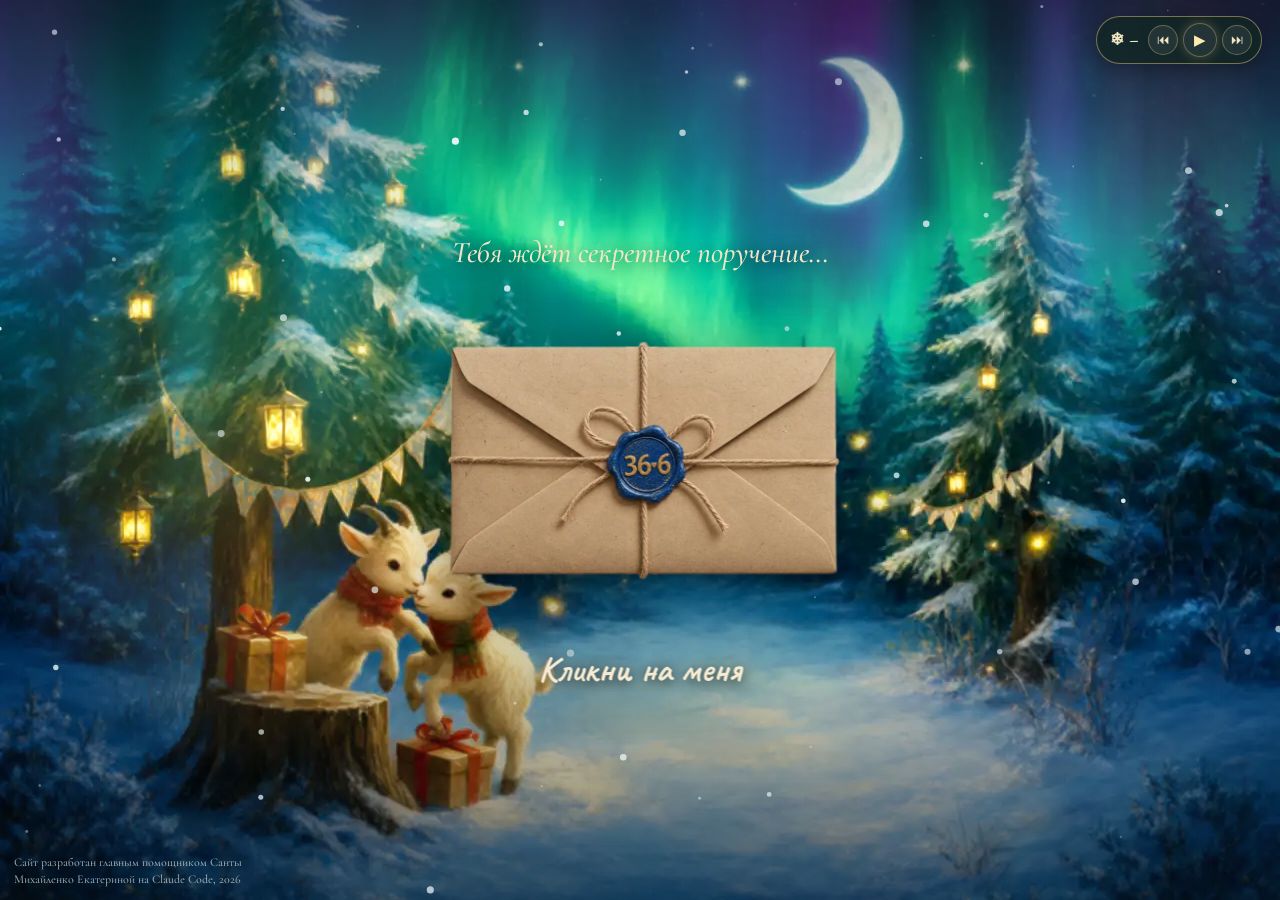
==== index.html @ 73a2d9e4 "Add files via upload" ====
<!DOCTYPE html>
<html lang="ru">
<head>
<meta charset="UTF-8">
<meta name="viewport" content="width=device-width, initial-scale=1, viewport-fit=cover">
<title>Тайный Санта — секретное послание</title>
<meta name="description" content="Тебя ждёт секретное письмо от резиденции Санты.">
<style>
/* cyrillic-ext */
@font-face {
  font-family: 'Caveat';
  font-style: normal;
  font-weight: 500;
  font-display: swap;
  src: url("[data-uri]") format('woff2');
  unicode-range: U+0460-052F, U+1C80-1C8A, U+20B4, U+2DE0-2DFF, U+A640-A69F, U+FE2E-FE2F;
}
/* cyrillic */
@font-face {
  font-family: 'Caveat';
  font-style: normal;
  font-weight: 500;
  font-display: swap;
  src: url("[data-uri]") format('woff2');
  unicode-range: U+0301, U+0400-045F, U+0490-0491, U+04B0-04B1, U+2116;
}
/* latin-ext */
@font-face {
  font-family: 'Caveat';
  font-style: normal;
  font-weight: 500;
  font-display: swap;
  src: url("[data-uri]") format('woff2');
  unicode-range: U+0100-02BA, U+02BD-02C5, U+02C7-02CC, U+02CE-02D7, U+02DD-02FF, U+0304, U+0308, U+0329, U+1D00-1DBF, U+1E00-1E9F, U+1EF2-1EFF, U+2020, U+20A0-20AB, U+20AD-20C4, U+2113, U+2C60-2C7F, U+A720-A7FF;
}
/* latin */
@font-face {
  font-family: 'Caveat';
  font-style: normal;
  font-weight: 500;
  font-display: swap;
  src: url("[data-uri]") format('woff2');
  unicode-range: U+0000-00FF, U+0131, U+0152-0153, U+02BB-02BC, U+02C6, U+02DA, U+02DC, U+0304, U+0308, U+0329, U+2000-206F, U+20AC, U+2122, U+2191, U+2193, U+2212, U+2215, U+FEFF, U+FFFD;
}
/* cyrillic-ext */
@font-face {
  font-family: 'Caveat';
  font-style: normal;
  font-weight: 600;
  font-display: swap;
  src: url("[data-uri]") format('woff2');
  unicode-range: U+0460-052F, U+1C80-1C8A, U+20B4, U+2DE0-2DFF, U+A640-A69F, U+FE2E-FE2F;
}
/* cyrillic */
@font-face {
  font-family: 'Caveat';
  font-style: normal;
  font-weight: 600;
  font-display: swap;
  src: url("[data-uri]") format('woff2');
  unicode-range: U+0301, U+0400-045F, U+0490-0491, U+04B0-04B1, U+2116;
}
/* latin-ext */
@font-face {
  font-family: 'Caveat';
  font-style: normal;
  font-weight: 600;
  font-display: swap;
  src: url("[data-uri]") format('woff2');
  unicode-range: U+0100-02BA, U+02BD-02C5, U+02C7-02CC, U+02CE-02D7, U+02DD-02FF, U+0304, U+0308, U+0329, U+1D00-1DBF, U+1E00-1E9F, U+1EF2-1EFF, U+2020, U+20A0-20AB, U+20AD-20C4, U+2113, U+2C60-2C7F, U+A720-A7FF;
}
/* latin */
@font-face {
  font-family: 'Caveat';
  font-style: normal;
  font-weight: 600;
  font-display: swap;
  src: url("[data-uri]") format('woff2');
  unicode-range: U+0000-00FF, U+0131, U+0152-0153, U+02BB-02BC, U+02C6, U+02DA, U+02DC, U+0304, U+0308, U+0329, U+2000-206F, U+20AC, U+2122, U+2191, U+2193, U+2212, U+2215, U+FEFF, U+FFFD;
}
/* cyrillic-ext */
@font-face {
  font-family: 'Caveat';
  font-style: normal;
  font-weight: 700;
  font-display: swap;
  src: url("[data-uri]") format('woff2');
  unicode-range: U+0460-052F, U+1C80-1C8A, U+20B4, U+2DE0-2DFF, U+A640-A69F, U+FE2E-FE2F;
}
/* cyrillic */
@font-face {
  font-family: 'Caveat';
  font-style: normal;
  font-weight: 700;
  font-display: swap;
  src: url("[data-uri]") format('woff2');
  unicode-range: U+0301, U+0400-045F, U+0490-0491, U+04B0-04B1, U+2116;
}
/* latin-ext */
@font-face {
  font-family: 'Caveat';
  font-style: normal;
  font-weight: 700;
  font-display: swap;
  src: url("[data-uri]") format('woff2');
  unicode-range: U+0100-02BA, U+02BD-02C5, U+02C7-02CC, U+02CE-02D7, U+02DD-02FF, U+0304, U+0308, U+0329, U+1D00-1DBF, U+1E00-1E9F, U+1EF2-1EFF, U+2020, U+20A0-20AB, U+20AD-20C4, U+2113, U+2C60-2C7F, U+A720-A7FF;
}
/* latin */
@font-face {
  font-family: 'Caveat';
  font-style: normal;
  font-weight: 700;
  font-display: swap;
  src: url("[data-uri]") format('woff2');
  unicode-range: U+0000-00FF, U+0131, U+0152-0153, U+02BB-02BC, U+02C6, U+02DA, U+02DC, U+0304, U+0308, U+0329, U+2000-206F, U+20AC, U+2122, U+2191, U+2193, U+2212, U+2215, U+FEFF, U+FFFD;
}
/* cyrillic-ext */
@font-face {
  font-family: 'Cormorant Garamond';
  font-style: italic;
  font-weight: 500;
  font-display: swap;
  src: url("[data-uri]") format('woff2');
  unicode-range: U+0460-052F, U+1C80-1C8A, U+20B4, U+2DE0-2DFF, U+A640-A69F, U+FE2E-FE2F;
}
/* cyrillic */
@font-face {
  font-family: 'Cormorant Garamond';
  font-style: italic;
  font-weight: 500;
  font-display: swap;
  src: url("[data-uri]") format('woff2');
  unicode-range: U+0301, U+0400-045F, U+0490-0491, U+04B0-04B1, U+2116;
}
/* vietnamese */
@font-face {
  font-family: 'Cormorant Garamond';
  font-style: italic;
  font-weight: 500;
  font-display: swap;
  src: url("[data-uri]") format('woff2');
  unicode-range: U+0102-0103, U+0110-0111, U+0128-0129, U+0168-0169, U+01A0-01A1, U+01AF-01B0, U+0300-0301, U+0303-0304, U+0308-0309, U+0323, U+0329, U+1EA0-1EF9, U+20AB;
}
/* latin-ext */
@font-face {
  font-family: 'Cormorant Garamond';
  font-style: italic;
  font-weight: 500;
  font-display: swap;
  src: url("[data-uri]") format('woff2');
  unicode-range: U+0100-02BA, U+02BD-02C5, U+02C7-02CC, U+02CE-02D7, U+02DD-02FF, U+0304, U+0308, U+0329, U+1D00-1DBF, U+1E00-1E9F, U+1EF2-1EFF, U+2020, U+20A0-20AB, U+20AD-20C4, U+2113, U+2C60-2C7F, U+A720-A7FF;
}
/* latin */
@font-face {
  font-family: 'Cormorant Garamond';
  font-style: italic;
  font-weight: 500;
  font-display: swap;
  src: url("[data-uri]") format('woff2');
  unicode-range: U+0000-00FF, U+0131, U+0152-0153, U+02BB-02BC, U+02C6, U+02DA, U+02DC, U+0304, U+0308, U+0329, U+2000-206F, U+20AC, U+2122, U+2191, U+2193, U+2212, U+2215, U+FEFF, U+FFFD;
}
/* cyrillic-ext */
@font-face {
  font-family: 'Cormorant Garamond';
  font-style: normal;
  font-weight: 500;
  font-display: swap;
  src: url("[data-uri]") format('woff2');
  unicode-range: U+0460-052F, U+1C80-1C8A, U+20B4, U+2DE0-2DFF, U+A640-A69F, U+FE2E-FE2F;
}
/* cyrillic */
@font-face {
  font-family: 'Cormorant Garamond';
  font-style: normal;
  font-weight: 500;
  font-display: swap;
  src: url("[data-uri]") format('woff2');
  unicode-range: U+0301, U+0400-045F, U+0490-0491, U+04B0-04B1, U+2116;
}
/* vietnamese */
@font-face {
  font-family: 'Cormorant Garamond';
  font-style: normal;
  font-weight: 500;
  font-display: swap;
  src: url("[data-uri]") format('woff2');
  unicode-range: U+0102-0103, U+0110-0111, U+0128-0129, U+0168-0169, U+01A0-01A1, U+01AF-01B0, U+0300-0301, U+0303-0304, U+0308-0309, U+0323, U+0329, U+1EA0-1EF9, U+20AB;
}
/* latin-ext */
@font-face {
  font-family: 'Cormorant Garamond';
  font-style: normal;
  font-weight: 500;
  font-display: swap;
  src: url("[data-uri]") format('woff2');
  unicode-range: U+0100-02BA, U+02BD-02C5, U+02C7-02CC, U+02CE-02D7, U+02DD-02FF, U+0304, U+0308, U+0329, U+1D00-1DBF, U+1E00-1E9F, U+1EF2-1EFF, U+2020, U+20A0-20AB, U+20AD-20C4, U+2113, U+2C60-2C7F, U+A720-A7FF;
}
/* latin */
@font-face {
  font-family: 'Cormorant Garamond';
  font-style: normal;
  font-weight: 500;
  font-display: swap;
  src: url("[data-uri]") format('woff2');
  unicode-range: U+0000-00FF, U+0131, U+0152-0153, U+02BB-02BC, U+02C6, U+02DA, U+02DC, U+0304, U+0308, U+0329, U+2000-206F, U+20AC, U+2122, U+2191, U+2193, U+2212, U+2215, U+FEFF, U+FFFD;
}
/* cyrillic-ext */
@font-face {
  font-family: 'Cormorant Garamond';
  font-style: normal;
  font-weight: 600;
  font-display: swap;
  src: url("[data-uri]") format('woff2');
  unicode-range: U+0460-052F, U+1C80-1C8A, U+20B4, U+2DE0-2DFF, U+A640-A69F, U+FE2E-FE2F;
}
/* cyrillic */
@font-face {
  font-family: 'Cormorant Garamond';
  font-style: normal;
  font-weight: 600;
  font-display: swap;
  src: url("[data-uri]") format('woff2');
  unicode-range: U+0301, U+0400-045F, U+0490-0491, U+04B0-04B1, U+2116;
}
/* vietnamese */
@font-face {
  font-family: 'Cormorant Garamond';
  font-style: normal;
  font-weight: 600;
  font-display: swap;
  src: url("[data-uri]") format('woff2');
  unicode-range: U+0102-0103, U+0110-0111, U+0128-0129, U+0168-0169, U+01A0-01A1, U+01AF-01B0, U+0300-0301, U+0303-0304, U+0308-0309, U+0323, U+0329, U+1EA0-1EF9, U+20AB;
}
/* latin-ext */
@font-face {
  font-family: 'Cormorant Garamond';
  font-style: normal;
  font-weight: 600;
  font-display: swap;
  src: url("[data-uri]") format('woff2');
  unicode-range: U+0100-02BA, U+02BD-02C5, U+02C7-02CC, U+02CE-02D7, U+02DD-02FF, U+0304, U+0308, U+0329, U+1D00-1DBF, U+1E00-1E9F, U+1EF2-1EFF, U+2020, U+20A0-20AB, U+20AD-20C4, U+2113, U+2C60-2C7F, U+A720-A7FF;
}
/* latin */
@font-face {
  font-family: 'Cormorant Garamond';
  font-style: normal;
  font-weight: 600;
  font-display: swap;
  src: url("[data-uri]") format('woff2');
  unicode-range: U+0000-00FF, U+0131, U+0152-0153, U+02BB-02BC, U+02C6, U+02DA, U+02DC, U+0304, U+0308, U+0329, U+2000-206F, U+20AC, U+2122, U+2191, U+2193, U+2212, U+2215, U+FEFF, U+FFFD;
}
/* cyrillic-ext */
@font-face {
  font-family: 'Nunito';
  font-style: normal;
  font-weight: 800;
  font-display: swap;
  src: url("[data-uri]") format('woff2');
  unicode-range: U+0460-052F, U+1C80-1C8A, U+20B4, U+2DE0-2DFF, U+A640-A69F, U+FE2E-FE2F;
}
/* cyrillic */
@font-face {
  font-family: 'Nunito';
  font-style: normal;
  font-weight: 800;
  font-display: swap;
  src: url("[data-uri]") format('woff2');
  unicode-range: U+0301, U+0400-045F, U+0490-0491, U+04B0-04B1, U+2116;
}
/* vietnamese */
@font-face {
  font-family: 'Nunito';
  font-style: normal;
  font-weight: 800;
  font-display: swap;
  src: url("[data-uri]") format('woff2');
  unicode-range: U+0102-0103, U+0110-0111, U+0128-0129, U+0168-0169, U+01A0-01A1, U+01AF-01B0, U+0300-0301, U+0303-0304, U+0308-0309, U+0323, U+0329, U+1EA0-1EF9, U+20AB;
}
/* latin-ext */
@font-face {
  font-family: 'Nunito';
  font-style: normal;
  font-weight: 800;
  font-display: swap;
  src: url("[data-uri]") format('woff2');
  unicode-range: U+0100-02BA, U+02BD-02C5, U+02C7-02CC, U+02CE-02D7, U+02DD-02FF, U+0304, U+0308, U+0329, U+1D00-1DBF, U+1E00-1E9F, U+1EF2-1EFF, U+2020, U+20A0-20AB, U+20AD-20C4, U+2113, U+2C60-2C7F, U+A720-A7FF;
}
/* latin */
@font-face {
  font-family: 'Nunito';
  font-style: normal;
  font-weight: 800;
  font-display: swap;
  src: url("[data-uri]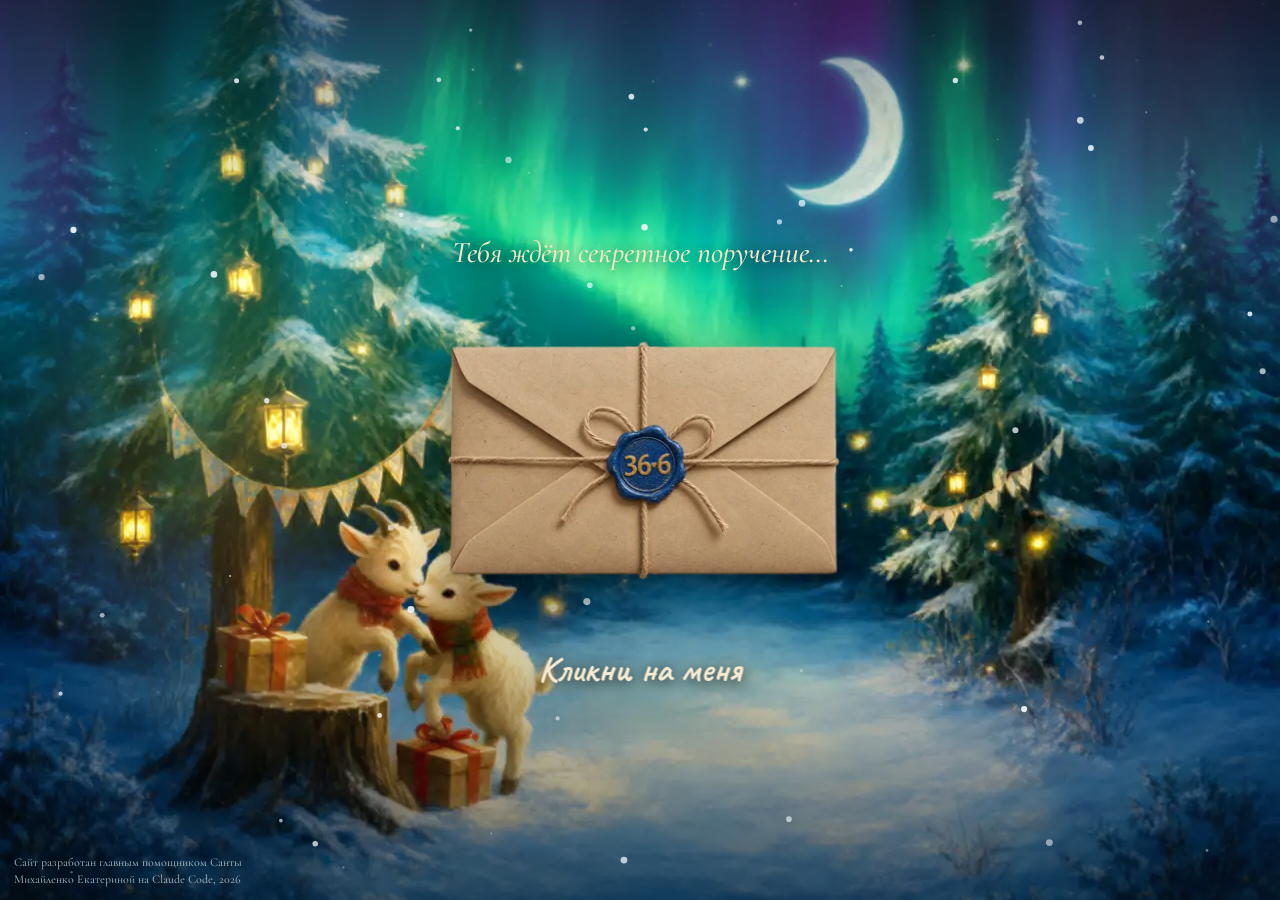
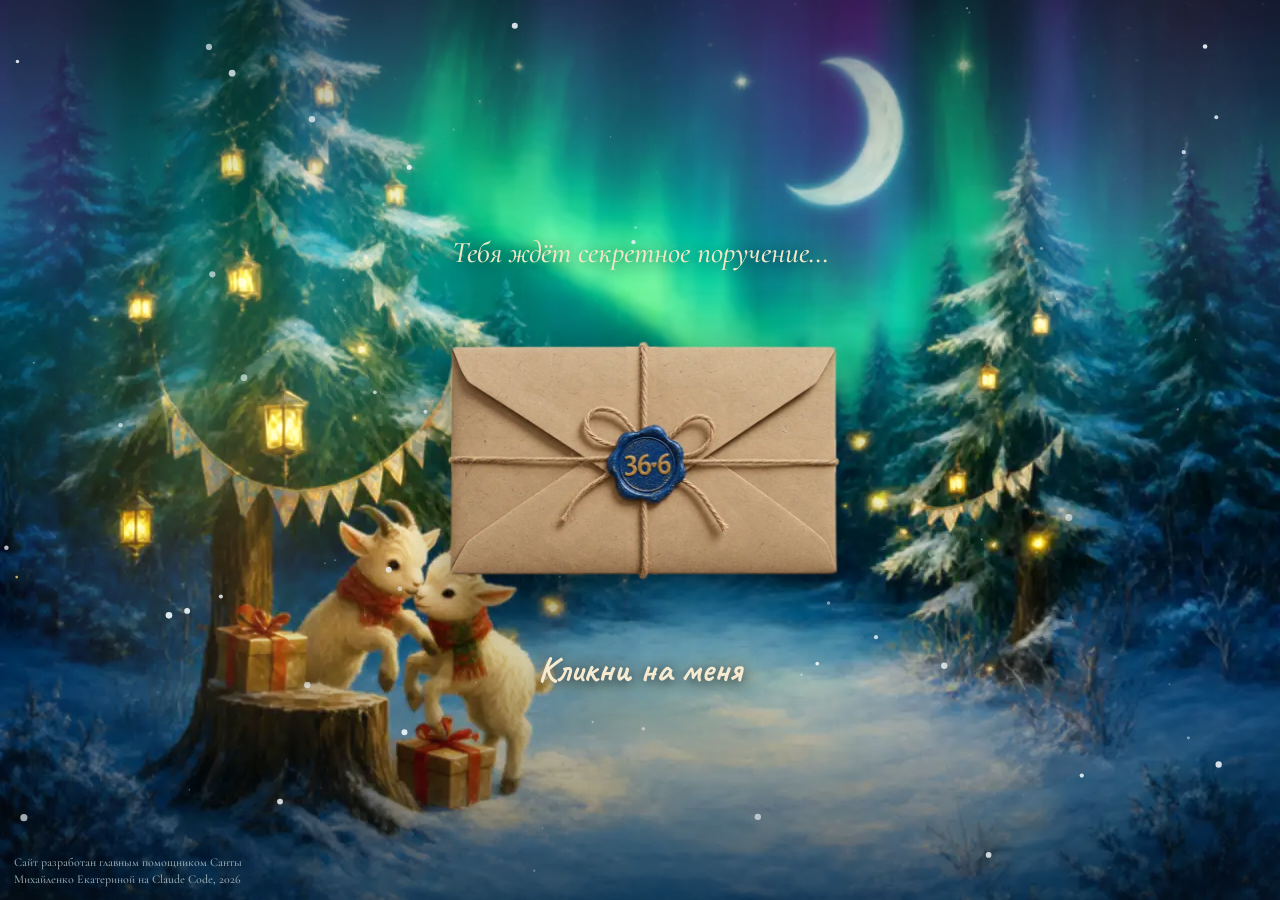
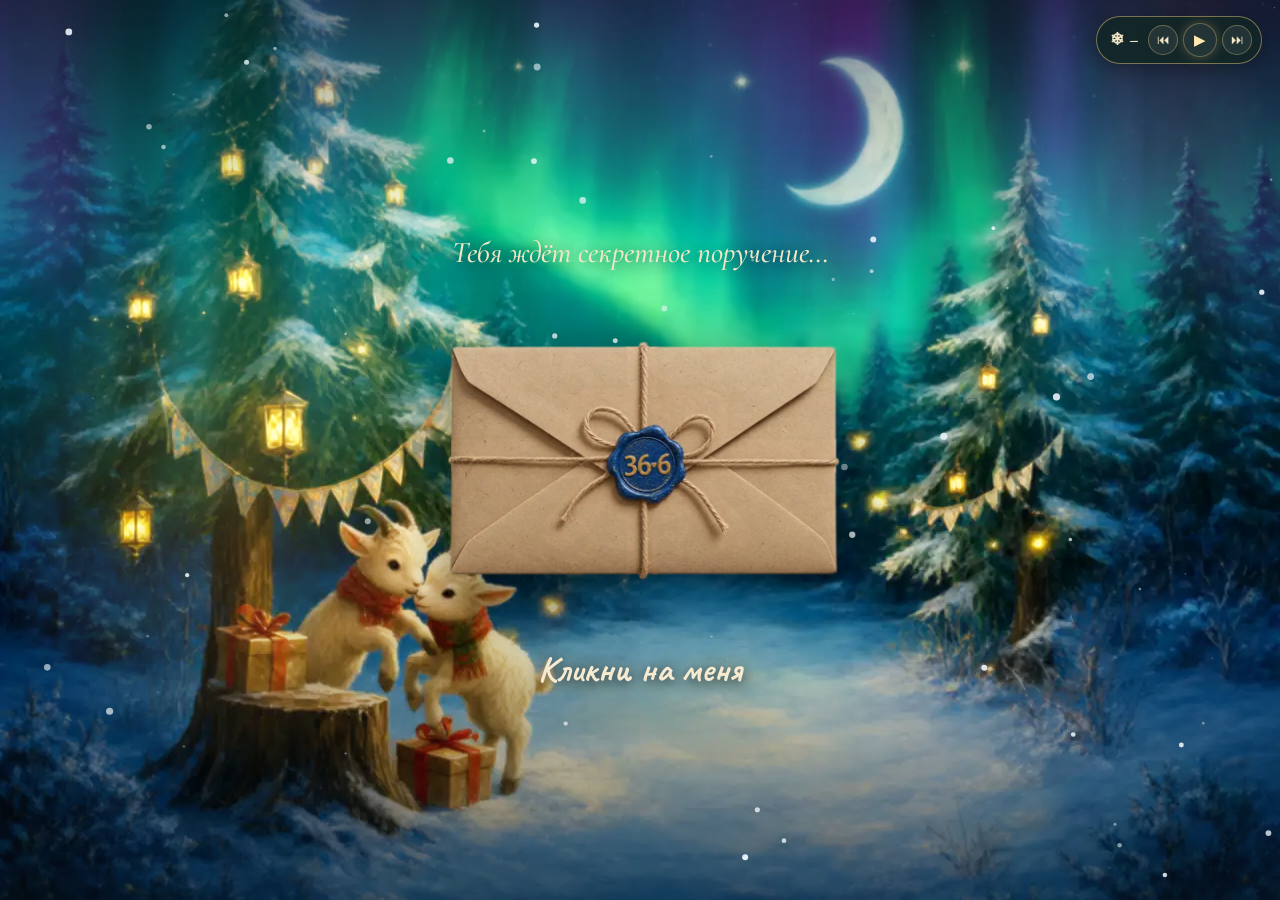
